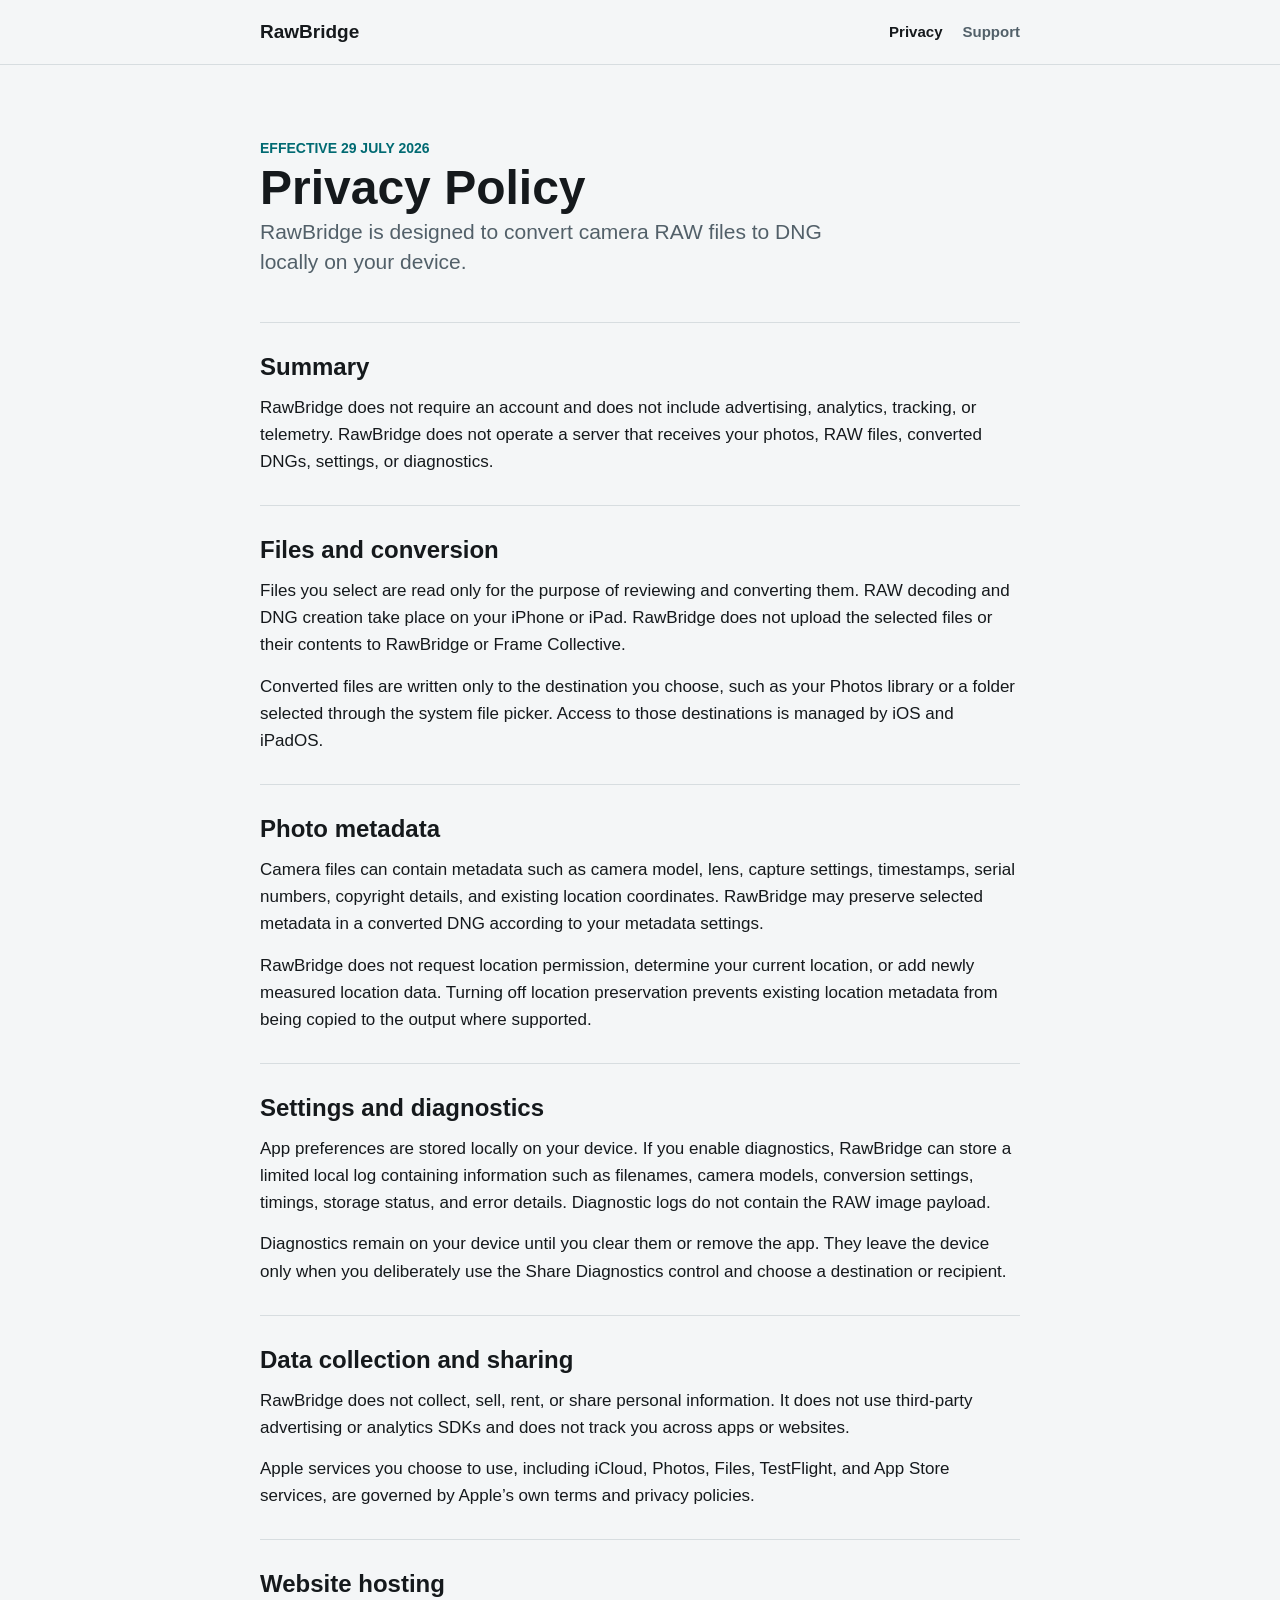
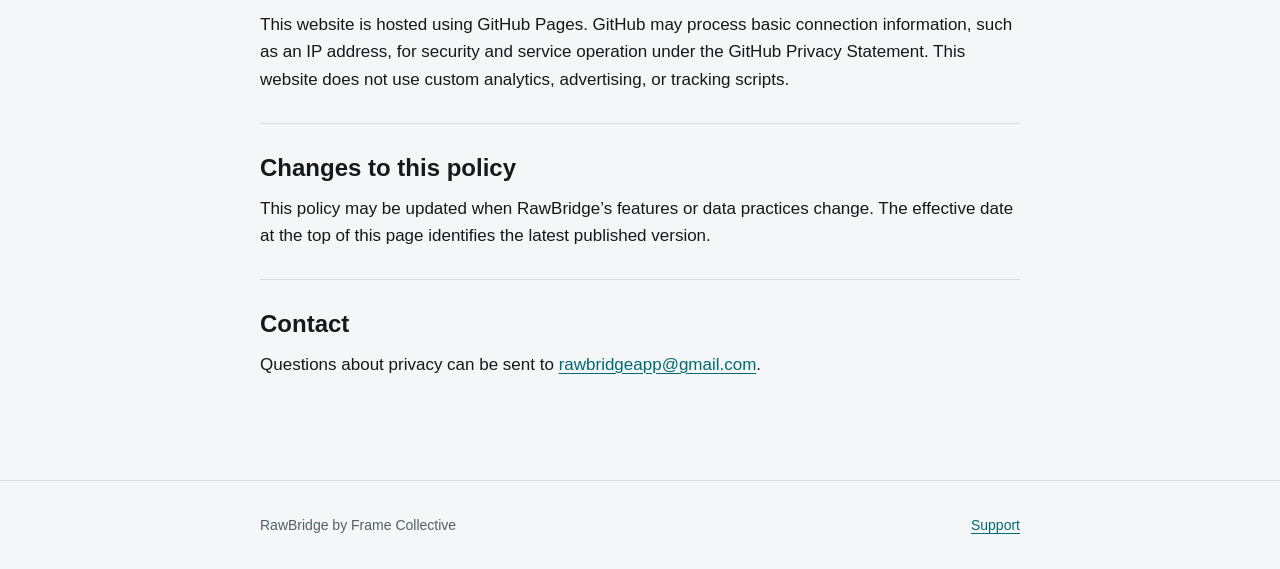
==== privacy/index.html @ 0d4dda67 "Add RawBridge privacy and support pages" ====
<!doctype html>
<html lang="en">
<head>
  <meta charset="utf-8">
  <meta name="viewport" content="width=device-width, initial-scale=1">
  <meta name="description" content="Privacy Policy for the RawBridge iPhone and iPad app.">
  <title>Privacy Policy &middot; RawBridge</title>
  <link rel="stylesheet" href="/styles.css">
</head>
<body>
  <header class="site-header">
    <div class="shell header-inner">
      <a class="brand" href="/" aria-label="RawBridge home">RawBridge</a>
      <nav aria-label="Legal and support">
        <a aria-current="page" href="/privacy/">Privacy</a>
        <a href="/support/">Support</a>
      </nav>
    </div>
  </header>

  <main class="shell document">
    <header class="document-header">
      <p class="eyebrow">Effective 29 July 2026</p>
      <h1>Privacy Policy</h1>
      <p class="lede">RawBridge is designed to convert camera RAW files to DNG locally on your device.</p>
    </header>

    <section>
      <h2>Summary</h2>
      <p>RawBridge does not require an account and does not include advertising, analytics, tracking, or telemetry. RawBridge does not operate a server that receives your photos, RAW files, converted DNGs, settings, or diagnostics.</p>
    </section>

    <section>
      <h2>Files and conversion</h2>
      <p>Files you select are read only for the purpose of reviewing and converting them. RAW decoding and DNG creation take place on your iPhone or iPad. RawBridge does not upload the selected files or their contents to RawBridge or Frame Collective.</p>
      <p>Converted files are written only to the destination you choose, such as your Photos library or a folder selected through the system file picker. Access to those destinations is managed by iOS and iPadOS.</p>
    </section>

    <section>
      <h2>Photo metadata</h2>
      <p>Camera files can contain metadata such as camera model, lens, capture settings, timestamps, serial numbers, copyright details, and existing location coordinates. RawBridge may preserve selected metadata in a converted DNG according to your metadata settings.</p>
      <p>RawBridge does not request location permission, determine your current location, or add newly measured location data. Turning off location preservation prevents existing location metadata from being copied to the output where supported.</p>
    </section>

    <section>
      <h2>Settings and diagnostics</h2>
      <p>App preferences are stored locally on your device. If you enable diagnostics, RawBridge can store a limited local log containing information such as filenames, camera models, conversion settings, timings, storage status, and error details. Diagnostic logs do not contain the RAW image payload.</p>
      <p>Diagnostics remain on your device until you clear them or remove the app. They leave the device only when you deliberately use the Share Diagnostics control and choose a destination or recipient.</p>
    </section>

    <section>
      <h2>Data collection and sharing</h2>
      <p>RawBridge does not collect, sell, rent, or share personal information. It does not use third-party advertising or analytics SDKs and does not track you across apps or websites.</p>
      <p>Apple services you choose to use, including iCloud, Photos, Files, TestFlight, and App Store services, are governed by Apple’s own terms and privacy policies.</p>
    </section>

    <section>
      <h2>Website hosting</h2>
      <p>This website is hosted using GitHub Pages. GitHub may process basic connection information, such as an IP address, for security and service operation under the GitHub Privacy Statement. This website does not use custom analytics, advertising, or tracking scripts.</p>
    </section>

    <section>
      <h2>Changes to this policy</h2>
      <p>This policy may be updated when RawBridge’s features or data practices change. The effective date at the top of this page identifies the latest published version.</p>
    </section>

    <section>
      <h2>Contact</h2>
      <p>Questions about privacy can be sent to <a href="mailto:rawbridgeapp@gmail.com">rawbridgeapp@gmail.com</a>.</p>
    </section>
  </main>

  <footer class="site-footer">
    <div class="shell">
      <p>RawBridge by Frame Collective</p>
      <a href="/support/">Support</a>
    </div>
  </footer>
</body>
</html>
---- styles.css ----
:root {
  color-scheme: light dark;
  --background: #f4f6f7;
  --surface: #ffffff;
  --text: #15191c;
  --secondary: #526069;
  --border: #d7dde0;
  --accent: #006a72;
  --accent-hover: #004f56;
  --header: rgba(244, 246, 247, 0.94);
  --max-width: 760px;
}

* {
  box-sizing: border-box;
}

html {
  min-height: 100%;
  background: var(--background);
}

body {
  min-height: 100vh;
  margin: 0;
  color: var(--text);
  background: var(--background);
  font-family: -apple-system, BlinkMacSystemFont, "Segoe UI", sans-serif;
  font-size: 17px;
  line-height: 1.6;
  letter-spacing: 0;
}

a {
  color: var(--accent);
  text-decoration-thickness: 1px;
  text-underline-offset: 3px;
}

a:hover {
  color: var(--accent-hover);
}

.shell {
  width: min(calc(100% - 40px), var(--max-width));
  margin-inline: auto;
}

.site-header {
  position: sticky;
  z-index: 10;
  top: 0;
  border-bottom: 1px solid var(--border);
  background: var(--header);
  backdrop-filter: blur(16px);
}

.header-inner {
  display: flex;
  min-height: 64px;
  align-items: center;
  justify-content: space-between;
  gap: 24px;
}

.brand {
  color: var(--text);
  font-size: 19px;
  font-weight: 700;
  text-decoration: none;
}

nav {
  display: flex;
  gap: 20px;
}

nav a {
  color: var(--secondary);
  font-size: 15px;
  font-weight: 600;
  text-decoration: none;
}

nav a[aria-current="page"] {
  color: var(--text);
}

.intro,
.document-header {
  padding: 72px 0 44px;
}

.eyebrow {
  margin: 0 0 8px;
  color: var(--accent);
  font-size: 14px;
  font-weight: 700;
  text-transform: uppercase;
}

h1,
h2 {
  margin: 0;
  line-height: 1.2;
}

h1 {
  max-width: 16ch;
  font-size: 48px;
}

h2 {
  margin-bottom: 12px;
  font-size: 24px;
}

.lede {
  max-width: 620px;
  margin: 16px 0 0;
  color: var(--secondary);
  font-size: 21px;
  line-height: 1.45;
}

.link-list {
  overflow: hidden;
  margin-bottom: 96px;
  border: 1px solid var(--border);
  border-radius: 8px;
  background: var(--surface);
}

.page-link {
  display: flex;
  min-height: 92px;
  align-items: center;
  justify-content: space-between;
  gap: 24px;
  padding: 18px 22px;
  color: var(--text);
  text-decoration: none;
}

.page-link + .page-link {
  border-top: 1px solid var(--border);
}

.page-link:hover {
  color: var(--text);
  background: color-mix(in srgb, var(--accent) 6%, transparent);
}

.page-link strong,
.page-link small {
  display: block;
}

.page-link small {
  margin-top: 3px;
  color: var(--secondary);
  font-size: 15px;
}

.page-link > span:last-child {
  color: var(--secondary);
  font-size: 28px;
}

.document {
  padding-bottom: 72px;
}

.document section {
  padding: 30px 0;
  border-top: 1px solid var(--border);
}

.document p {
  margin: 0;
}

.document p + p {
  margin-top: 14px;
}

.steps {
  margin: 0;
  padding-left: 24px;
}

.steps li + li {
  margin-top: 8px;
}

.site-footer {
  border-top: 1px solid var(--border);
  color: var(--secondary);
  font-size: 14px;
}

.site-footer .shell {
  display: flex;
  min-height: 88px;
  align-items: center;
  justify-content: space-between;
  gap: 24px;
}

.site-footer p {
  margin: 0;
}

@media (max-width: 560px) {
  .shell {
    width: min(calc(100% - 32px), var(--max-width));
  }

  .header-inner {
    min-height: 58px;
  }

  nav {
    gap: 14px;
  }

  .intro,
  .document-header {
    padding: 50px 0 34px;
  }

  h1 {
    font-size: 38px;
  }

  .lede {
    font-size: 19px;
  }

  .page-link {
    min-height: 96px;
    padding: 16px 18px;
  }

  .site-footer .shell {
    min-height: 100px;
    align-items: flex-start;
    flex-direction: column;
    justify-content: center;
    gap: 2px;
  }
}

@media (prefers-color-scheme: dark) {
  :root {
    --background: #111517;
    --surface: #181e21;
    --text: #f1f4f5;
    --secondary: #a6b1b7;
    --border: #30383c;
    --accent: #55c8cf;
    --accent-hover: #83dce1;
    --header: rgba(17, 21, 23, 0.94);
  }
}
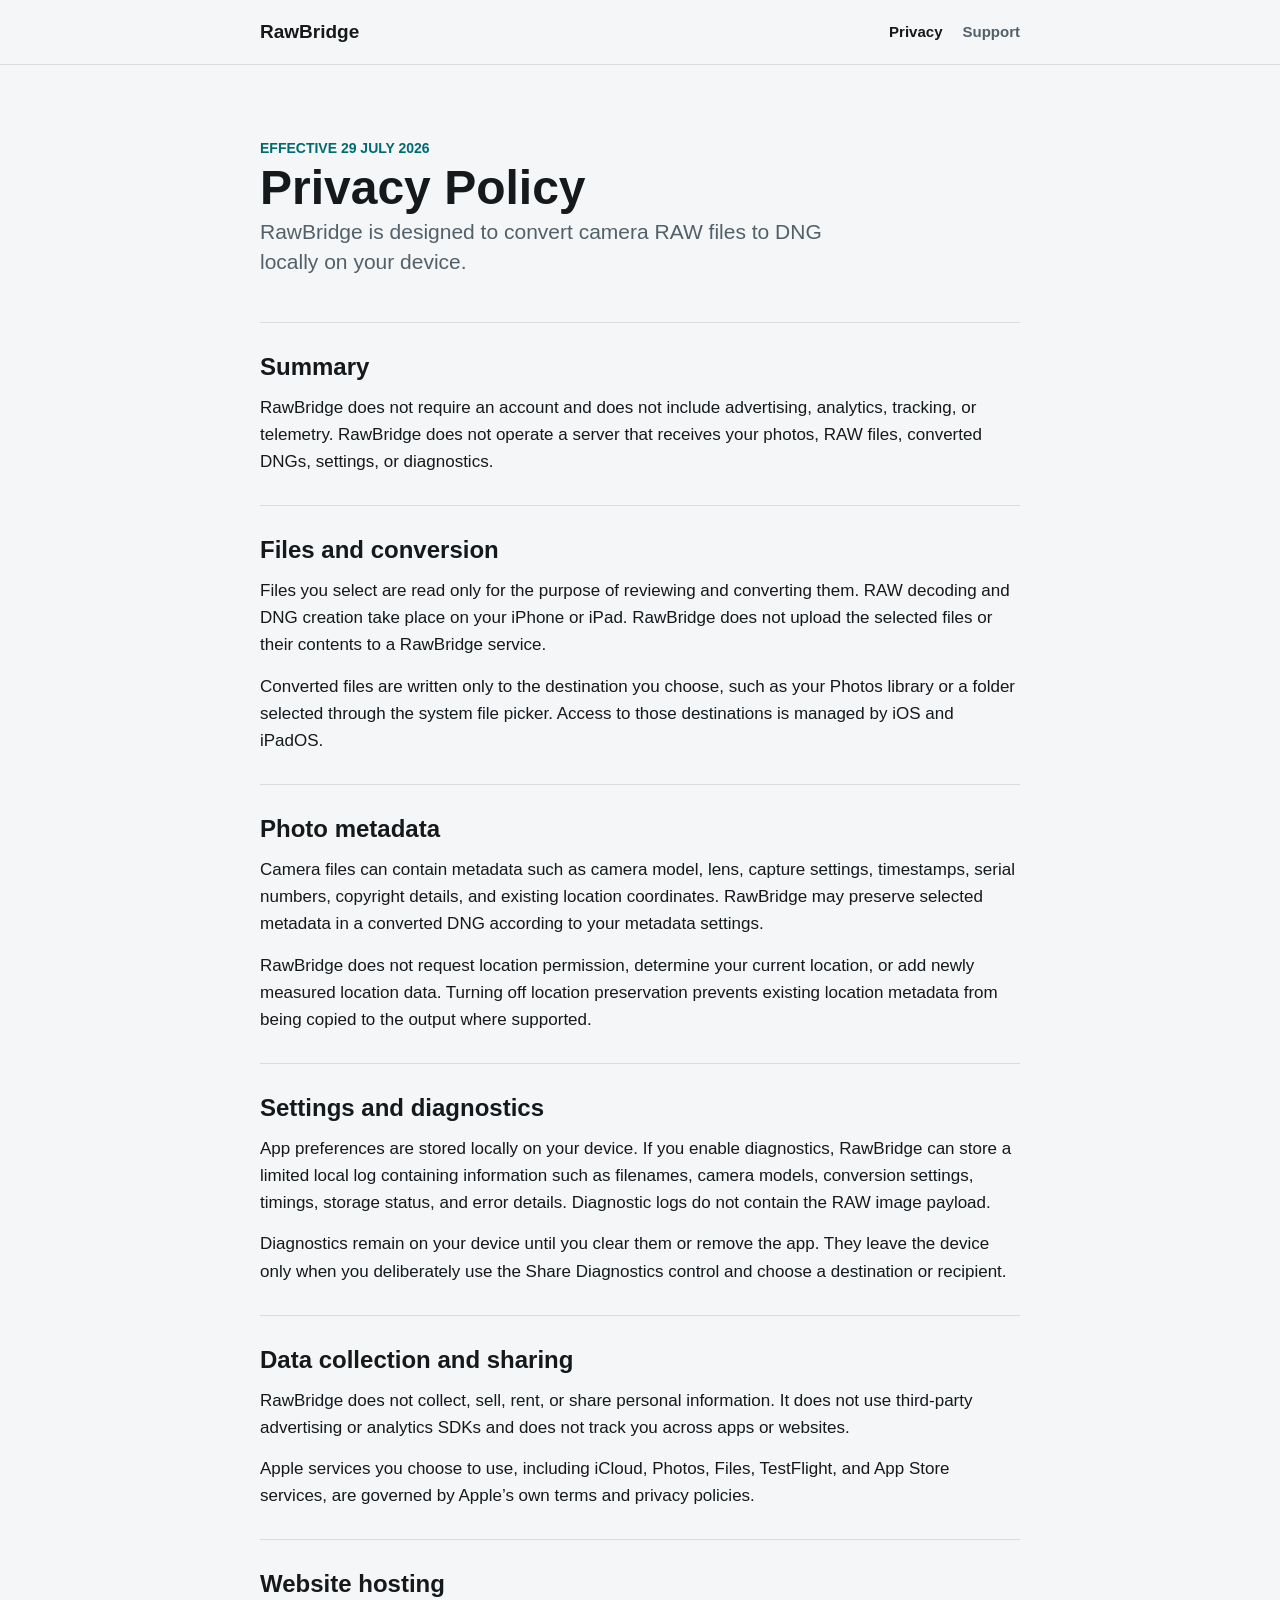
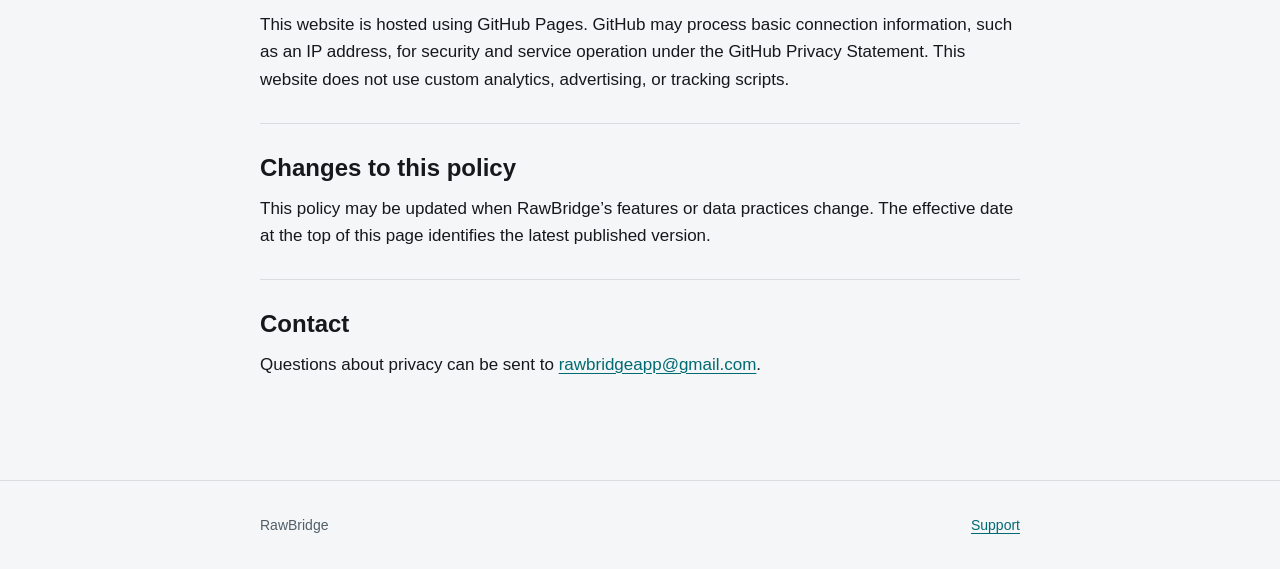
==== commit 2385b205: "Use RawBridge-only public attribution" ====
--- a/privacy/index.html
+++ b/privacy/index.html
@@ -32,7 +32,7 @@
 
     <section>
       <h2>Files and conversion</h2>
-      <p>Files you select are read only for the purpose of reviewing and converting them. RAW decoding and DNG creation take place on your iPhone or iPad. RawBridge does not upload the selected files or their contents to RawBridge or Frame Collective.</p>
+      <p>Files you select are read only for the purpose of reviewing and converting them. RAW decoding and DNG creation take place on your iPhone or iPad. RawBridge does not upload the selected files or their contents to a RawBridge service.</p>
       <p>Converted files are written only to the destination you choose, such as your Photos library or a folder selected through the system file picker. Access to those destinations is managed by iOS and iPadOS.</p>
     </section>
 
@@ -72,7 +72,7 @@
 
   <footer class="site-footer">
     <div class="shell">
-      <p>RawBridge by Frame Collective</p>
+      <p>RawBridge</p>
       <a href="/support/">Support</a>
     </div>
   </footer>
